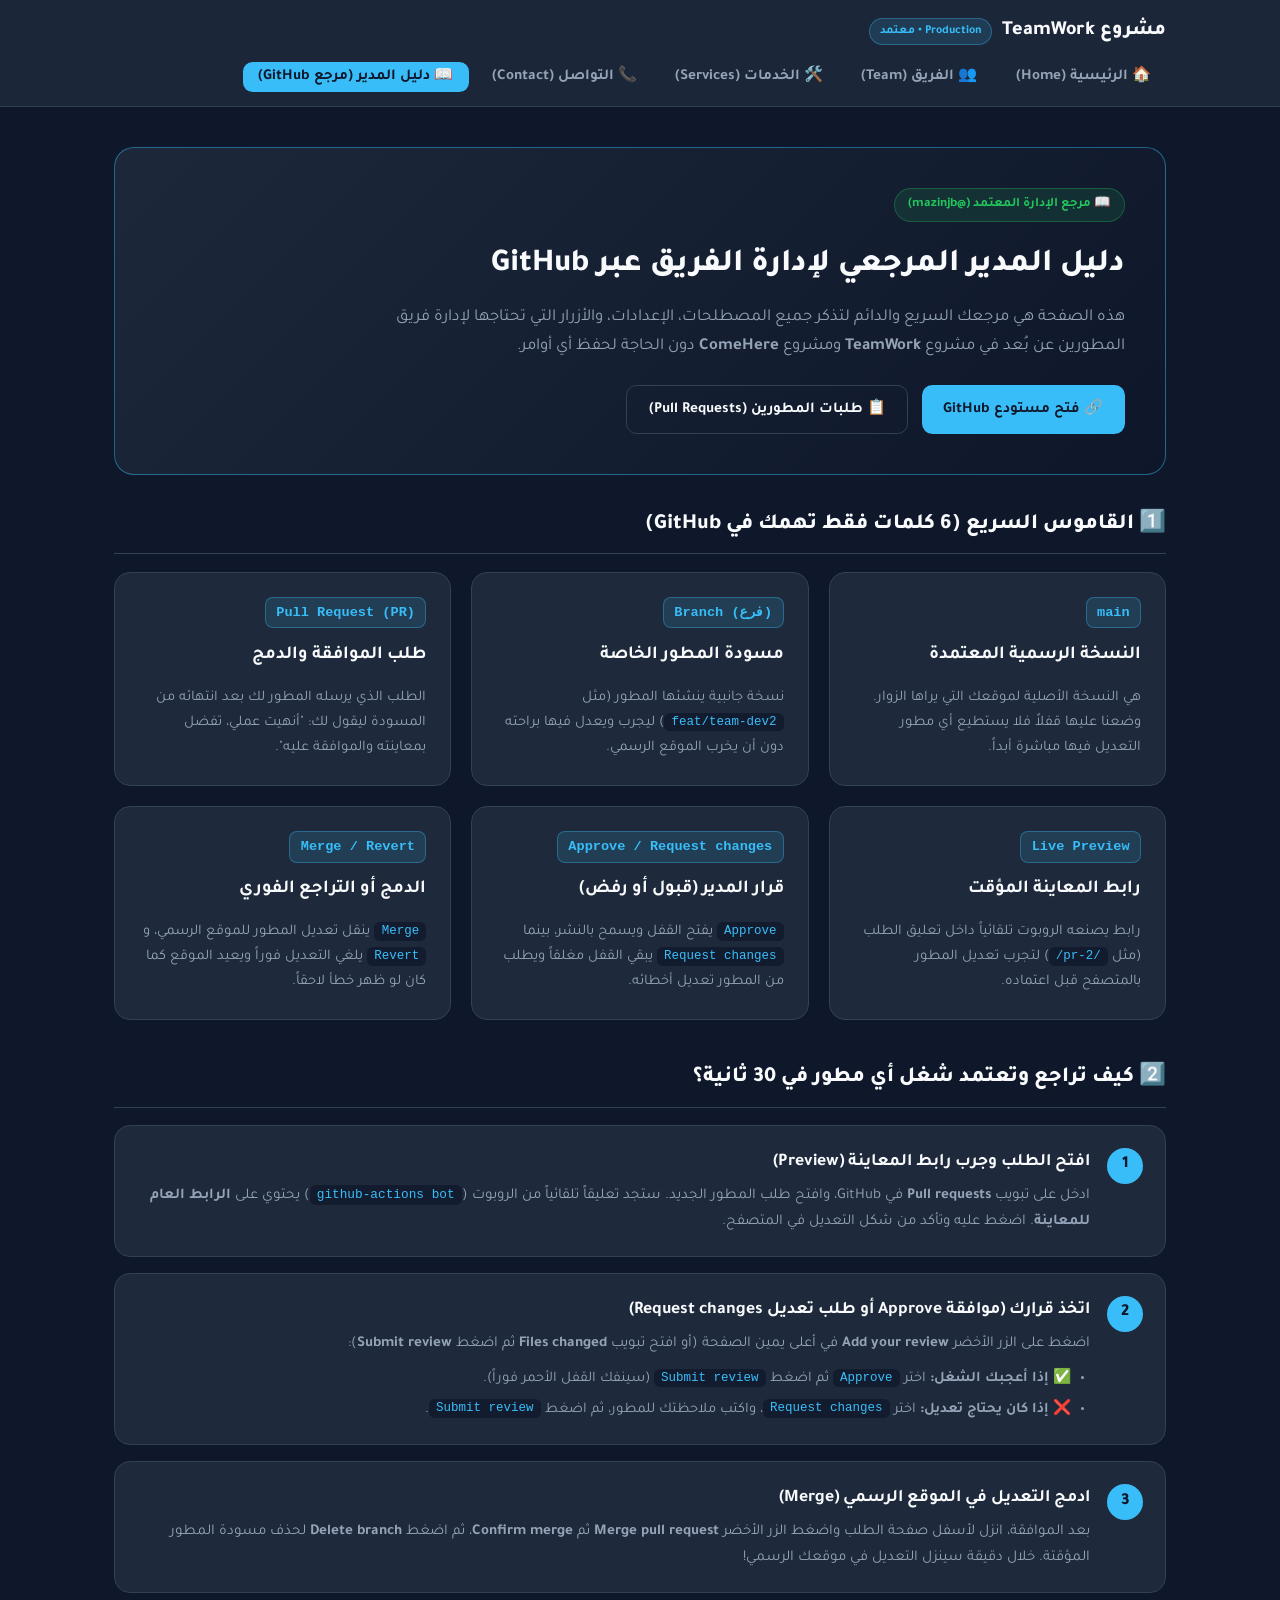
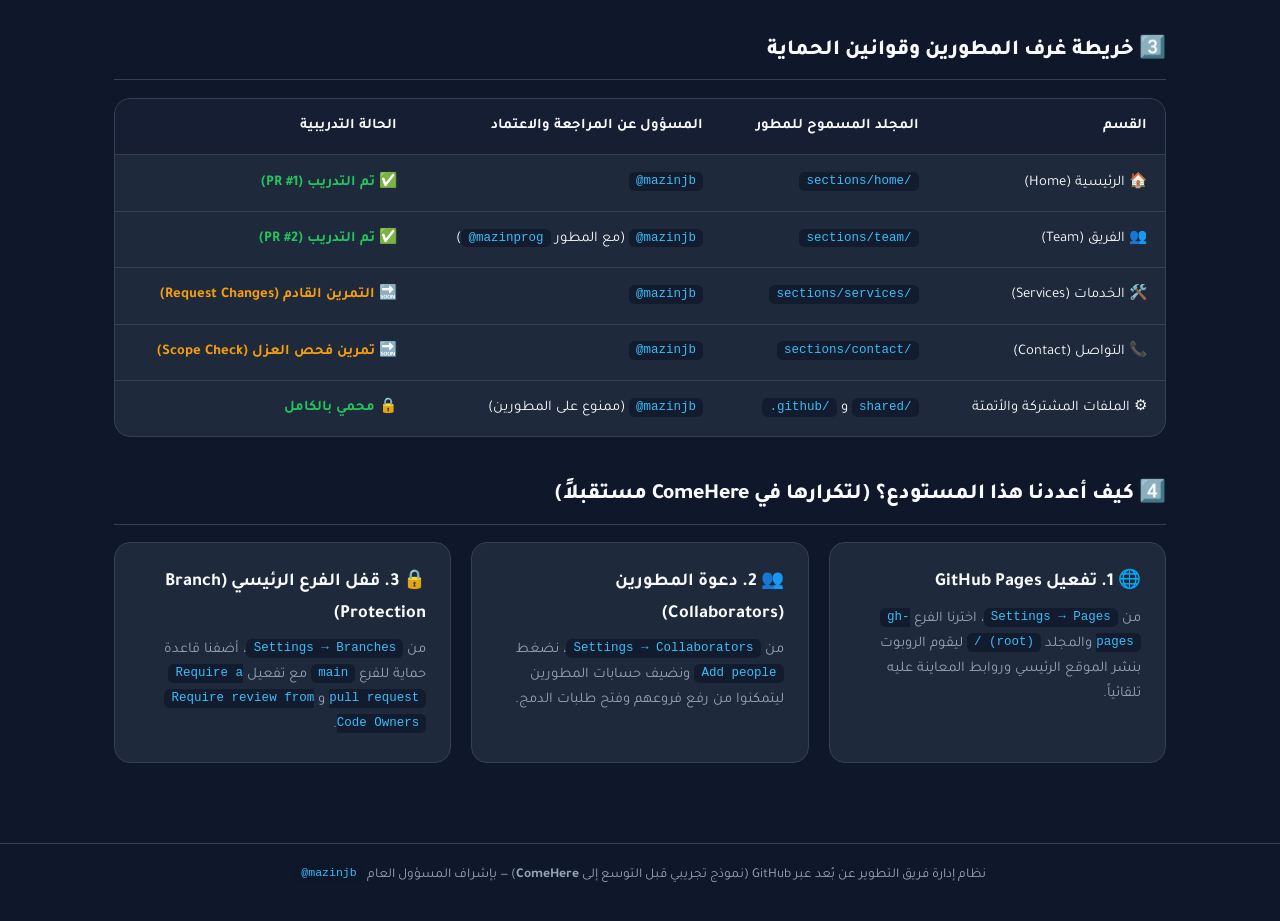
==== sections/guide/index.html @ 0078ca74 "📖 إضافة صفحة دليل المدير المرجعي (Admin Guide) في شريط التنقل" ====
<!DOCTYPE html>
<html dir="rtl" lang="ar">
<head>
  <meta charset="UTF-8">
  <meta name="viewport" content="width=device-width, initial-scale=1.0">
  <title>TeamWork – دليل المدير المرجعي (Admin Guide)</title>
  <link rel="stylesheet" href="../../shared/css/base.css">
  <link rel="stylesheet" href="style.css">
</head>
<body data-section="guide" data-root="../../">
  <main class="tw-container">
    <section class="tw-hero guide-hero">
      <span class="tw-owner-tag">📖 مرجع الإدارة المعتمد (@mazinjb)</span>
      <h1>دليل المدير المرجعي لإدارة الفريق عبر GitHub</h1>
      <p>
        هذه الصفحة هي مرجعك السريع والدائم لتذكر جميع المصطلحات، الإعدادات، والأزرار التي تحتاجها لإدارة فريق المطورين عن بُعد في مشروع <strong>TeamWork</strong> ومشروع <strong>ComeHere</strong> دون الحاجة لحفظ أي أوامر.
      </p>
      <div class="guide-quick-links">
        <a href="https://github.com/mazinjb/TeamWork" target="_blank" class="tw-btn">🔗 فتح مستودع GitHub</a>
        <a href="https://github.com/mazinjb/TeamWork/pulls" target="_blank" class="tw-btn guide-btn-secondary">📋 طلبات المطورين (Pull Requests)</a>
      </div>
    </section>

    <!-- 1. القاموس السريع -->
    <section class="guide-section">
      <h2 class="guide-title">1️⃣ القاموس السريع (6 كلمات فقط تهمك في GitHub)</h2>
      <div class="tw-grid">
        <article class="tw-card guide-term-card">
          <div class="term-badge">main</div>
          <h3>النسخة الرسمية المعتمدة</h3>
          <p>هي النسخة الأصلية لموقعك التي يراها الزوار. وضعنا عليها قفلاً فلا يستطيع أي مطور التعديل فيها مباشرة أبداً.</p>
        </article>

        <article class="tw-card guide-term-card">
          <div class="term-badge">Branch (فرع)</div>
          <h3>مسودة المطور الخاصة</h3>
          <p>نسخة جانبية ينشئها المطور (مثل <code>feat/team-dev2</code>) ليجرب ويعدل فيها براحته دون أن يخرب الموقع الرسمي.</p>
        </article>

        <article class="tw-card guide-term-card">
          <div class="term-badge">Pull Request (PR)</div>
          <h3>طلب الموافقة والدمج</h3>
          <p>الطلب الذي يرسله المطور لك بعد انتهائه من المسودة ليقول لك: "أنهيت عملي، تفضل بمعاينته والموافقة عليه".</p>
        </article>

        <article class="tw-card guide-term-card">
          <div class="term-badge">Live Preview</div>
          <h3>رابط المعاينة المؤقت</h3>
          <p>رابط يصنعه الروبوت تلقائياً داخل تعليق الطلب (مثل <code>/pr-2/</code>) لتجرب تعديل المطور بالمتصفح قبل اعتماده.</p>
        </article>

        <article class="tw-card guide-term-card">
          <div class="term-badge">Approve / Request changes</div>
          <h3>قرار المدير (قبول أو رفض)</h3>
          <p><code>Approve</code> يفتح القفل ويسمح بالنشر، بينما <code>Request changes</code> يبقي القفل مغلقاً ويطلب من المطور تعديل أخطائه.</p>
        </article>

        <article class="tw-card guide-term-card">
          <div class="term-badge">Merge / Revert</div>
          <h3>الدمج أو التراجع الفوري</h3>
          <p><code>Merge</code> ينقل تعديل المطور للموقع الرسمي، و <code>Revert</code> يلغي التعديل فوراً ويعيد الموقع كما كان لو ظهر خطأ لاحقاً.</p>
        </article>
      </div>
    </section>

    <!-- 2. دورة عمل المدير في 3 خطوات -->
    <section class="guide-section">
      <h2 class="guide-title">2️⃣ كيف تراجع وتعتمد شغل أي مطور في 30 ثانية؟</h2>
      <div class="guide-steps">
        <div class="guide-step-item">
          <div class="step-num">1</div>
          <div class="step-content">
            <h3>افتح الطلب وجرب رابط المعاينة (Preview)</h3>
            <p>
              ادخل على تبويب <strong>Pull requests</strong> في GitHub، وافتح طلب المطور الجديد. ستجد تعليقاً تلقائياً من الروبوت (<code>github-actions bot</code>) يحتوي على <strong>الرابط العام للمعاينة</strong>. اضغط عليه وتأكد من شكل التعديل في المتصفح.
            </p>
          </div>
        </div>

        <div class="guide-step-item">
          <div class="step-num">2</div>
          <div class="step-content">
            <h3>اتخذ قرارك (موافقة Approve أو طلب تعديل Request changes)</h3>
            <p>
              اضغط على الزر الأخضر <strong>Add your review</strong> في أعلى يمين الصفحة (أو افتح تبويب <strong>Files changed</strong> ثم اضغط <strong>Submit review</strong>):
            </p>
            <ul class="guide-sublist">
              <li>✅ <strong>إذا أعجبك الشغل:</strong> اختر <code>Approve</code> ثم اضغط <code>Submit review</code> (سينفك القفل الأحمر فوراً).</li>
              <li>❌ <strong>إذا كان يحتاج تعديل:</strong> اختر <code>Request changes</code>، واكتب ملاحظتك للمطور، ثم اضغط <code>Submit review</code>.</li>
            </ul>
          </div>
        </div>

        <div class="guide-step-item">
          <div class="step-num">3</div>
          <div class="step-content">
            <h3>ادمج التعديل في الموقع الرسمي (Merge)</h3>
            <p>
              بعد الموافقة، انزل لأسفل صفحة الطلب واضغط الزر الأخضر <strong>Merge pull request</strong> ثم <strong>Confirm merge</strong>، ثم اضغط <strong>Delete branch</strong> لحذف مسودة المطور المؤقتة. خلال دقيقة سينزل التعديل في موقعك الرسمي!
            </p>
          </div>
        </div>
      </div>
    </section>

    <!-- 3. تقسيم الغرف والصلاحيات -->
    <section class="guide-section">
      <h2 class="guide-title">3️⃣ خريطة غرف المطورين وقوانين الحماية</h2>
      <div class="guide-table-wrapper">
        <table class="guide-table">
          <thead>
            <tr>
              <th>القسم</th>
              <th>المجلد المسموح للمطور</th>
              <th>المسؤول عن المراجعة والاعتماد</th>
              <th>الحالة التدريبية</th>
            </tr>
          </thead>
          <tbody>
            <tr>
              <td>🏠 الرئيسية (Home)</td>
              <td><code>sections/home/</code></td>
              <td><code>@mazinjb</code></td>
              <td><span class="status-done">✅ تم التدريب (PR #1)</span></td>
            </tr>
            <tr>
              <td>👥 الفريق (Team)</td>
              <td><code>sections/team/</code></td>
              <td><code>@mazinjb</code> (مع المطور <code>@mazinprog</code>)</td>
              <td><span class="status-done">✅ تم التدريب (PR #2)</span></td>
            </tr>
            <tr>
              <td>🛠️ الخدمات (Services)</td>
              <td><code>sections/services/</code></td>
              <td><code>@mazinjb</code></td>
              <td><span class="status-next">🔜 التمرين القادم (Request Changes)</span></td>
            </tr>
            <tr>
              <td>📞 التواصل (Contact)</td>
              <td><code>sections/contact/</code></td>
              <td><code>@mazinjb</code></td>
              <td><span class="status-next">🔜 تمرين فحص العزل (Scope Check)</span></td>
            </tr>
            <tr>
              <td>⚙️ الملفات المشتركة والأتمتة</td>
              <td><code>shared/</code> و <code>.github/</code></td>
              <td><code>@mazinjb</code> (ممنوع على المطورين)</td>
              <td><span class="status-done">🔒 محمي بالكامل</span></td>
            </tr>
          </tbody>
        </table>
      </div>
    </section>

    <!-- 4. الإعدادات التي تم تفعيلها لمرة واحدة -->
    <section class="guide-section">
      <h2 class="guide-title">4️⃣ كيف أعددنا هذا المستودع؟ (لتكرارها في ComeHere مستقبلاً)</h2>
      <div class="tw-grid">
        <article class="tw-card">
          <h3>🌐 1. تفعيل GitHub Pages</h3>
          <p>من <code>Settings &rarr; Pages</code>، اخترنا الفرع <code>gh-pages</code> والمجلد <code>/ (root)</code> ليقوم الروبوت بنشر الموقع الرئيسي وروابط المعاينة عليه تلقائياً.</p>
        </article>
        <article class="tw-card">
          <h3>👥 2. دعوة المطورين (Collaborators)</h3>
          <p>من <code>Settings &rarr; Collaborators</code>، نضغط <code>Add people</code> ونضيف حسابات المطورين ليتمكنوا من رفع فروعهم وفتح طلبات الدمج.</p>
        </article>
        <article class="tw-card">
          <h3>🔒 3. قفل الفرع الرئيسي (Branch Protection)</h3>
          <p>من <code>Settings &rarr; Branches</code>، أضفنا قاعدة حماية للفرع <code>main</code> مع تفعيل <code>Require a pull request</code> و <code>Require review from Code Owners</code>.</p>
        </article>
      </div>
    </section>
  </main>

  <script src="../../shared/js/navbar.js"></script>
</body>
</html>
---- shared/css/base.css ----
@import url('https://fonts.googleapis.com/css2?family=Tajawal:wght@400;500;700;800&display=swap');

:root {
  --bg-main: #0f172a;
  --bg-card: #1e293b;
  --bg-card-hover: #26354d;
  --border-color: #334155;
  --text-primary: #f8fafc;
  --text-secondary: #94a3b8;
  --accent: #38bdf8;
  --accent-hover: #0ea5e9;
  --success: #22c55e;
  --warning: #f59e0b;
}

* {
  box-sizing: border-box;
  margin: 0;
  padding: 0;
}

html, body {
  direction: rtl;
  text-align: right;
  font-family: 'Tajawal', system-ui, -apple-system, sans-serif;
  background-color: var(--bg-main);
  color: var(--text-primary);
  line-height: 1.7;
  min-height: 100vh;
  display: flex;
  flex-direction: column;
}

.tw-navbar {
  background-color: rgba(30, 41, 59, 0.92);
  backdrop-filter: blur(10px);
  border-bottom: 1px solid var(--border-color);
  position: sticky;
  top: 0;
  z-index: 100;
}

.tw-navbar-container {
  max-width: 1100px;
  margin: 0 auto;
  padding: 0.9rem 1.5rem;
  display: flex;
  align-items: center;
  justify-content: space-between;
  flex-wrap: wrap;
  gap: 1rem;
}

.tw-brand {
  display: flex;
  align-items: center;
  gap: 0.6rem;
  font-size: 1.25rem;
  font-weight: 800;
  color: var(--text-primary);
  text-decoration: none;
}

.tw-brand-badge {
  background: rgba(56, 189, 248, 0.15);
  color: var(--accent);
  border: 1px solid rgba(56, 189, 248, 0.35);
  font-size: 0.75rem;
  padding: 0.15rem 0.6rem;
  border-radius: 999px;
  font-weight: 700;
}

.tw-nav-links {
  display: flex;
  align-items: center;
  gap: 0.5rem;
  list-style: none;
  flex-wrap: wrap;
}

.tw-nav-links a {
  color: var(--text-secondary);
  text-decoration: none;
  padding: 0.45rem 0.95rem;
  border-radius: 0.6rem;
  font-weight: 600;
  font-size: 0.95rem;
  transition: all 0.2s ease;
}

.tw-nav-links a:hover {
  color: var(--text-primary);
  background-color: rgba(255, 255, 255, 0.05);
}

.tw-nav-links a.active {
  color: var(--bg-main);
  background-color: var(--accent);
}

.tw-container {
  max-width: 1100px;
  margin: 2.5rem auto;
  padding: 0 1.5rem;
  flex: 1;
  width: 100%;
}

.tw-hero {
  background: linear-gradient(135deg, rgba(30, 41, 59, 0.95), rgba(15, 23, 42, 0.95));
  border: 1px solid var(--border-color);
  border-radius: 1.25rem;
  padding: 2.5rem;
  margin-bottom: 2rem;
  position: relative;
  overflow: hidden;
}

.tw-owner-tag {
  display: inline-flex;
  align-items: center;
  gap: 0.5rem;
  background-color: rgba(34, 197, 94, 0.12);
  color: var(--success);
  border: 1px solid rgba(34, 197, 94, 0.3);
  padding: 0.3rem 0.85rem;
  border-radius: 999px;
  font-size: 0.82rem;
  font-weight: 700;
  margin-bottom: 1rem;
}

.tw-hero h1 {
  font-size: 2rem;
  font-weight: 800;
  margin-bottom: 0.75rem;
}

.tw-hero p {
  color: var(--text-secondary);
  font-size: 1.05rem;
  max-width: 750px;
}

.tw-grid {
  display: grid;
  grid-template-columns: repeat(auto-fit, minmax(260px, 1fr));
  gap: 1.25rem;
}

.tw-card {
  background-color: var(--bg-card);
  border: 1px solid var(--border-color);
  border-radius: 1rem;
  padding: 1.5rem;
  transition: transform 0.2s ease, border-color 0.2s ease;
}

.tw-card:hover {
  transform: translateY(-3px);
  border-color: var(--accent);
}

.tw-card h3 {
  font-size: 1.15rem;
  margin-bottom: 0.5rem;
  color: var(--text-primary);
}

.tw-card p {
  color: var(--text-secondary);
  font-size: 0.92rem;
}

.tw-btn {
  display: inline-flex;
  align-items: center;
  justify-content: center;
  gap: 0.5rem;
  background-color: var(--accent);
  color: var(--bg-main);
  font-weight: 700;
  padding: 0.65rem 1.35rem;
  border-radius: 0.65rem;
  text-decoration: none;
  border: none;
  cursor: pointer;
  font-family: inherit;
  font-size: 0.95rem;
  transition: background-color 0.2s ease;
}

.tw-btn:hover {
  background-color: var(--accent-hover);
}

.tw-footer {
  border-top: 1px solid var(--border-color);
  padding: 1.25rem 1.5rem;
  text-align: center;
  color: var(--text-secondary);
  font-size: 0.85rem;
  margin-top: auto;
}

code {
  direction: ltr;
  unicode-bidi: embed;
  background: rgba(15, 23, 42, 0.7);
  padding: 0.15rem 0.45rem;
  border-radius: 0.35rem;
  font-size: 0.85em;
  color: var(--accent);
}
---- sections/guide/style.css ----
/* تنسيق صفحة دليل المدير المرجعي (Admin Guide) */

.guide-hero {
  border-color: rgba(56, 189, 248, 0.45);
}

.guide-quick-links {
  margin-top: 1.5rem;
  display: flex;
  gap: 0.85rem;
  flex-wrap: wrap;
}

.guide-btn-secondary {
  background-color: transparent;
  color: var(--text-primary);
  border: 1px solid var(--border-color);
}

.guide-btn-secondary:hover {
  background-color: rgba(255, 255, 255, 0.06);
  border-color: var(--accent);
}

.guide-section {
  margin-bottom: 2.5rem;
}

.guide-title {
  font-size: 1.35rem;
  font-weight: 800;
  margin-bottom: 1.1rem;
  padding-bottom: 0.6rem;
  border-bottom: 1px solid var(--border-color);
  color: var(--text-primary);
}

.guide-term-card {
  display: flex;
  flex-direction: column;
  gap: 0.45rem;
}

.term-badge {
  display: inline-block;
  align-self: flex-start;
  direction: ltr;
  font-family: monospace;
  font-size: 0.85rem;
  font-weight: 700;
  color: var(--accent);
  background: rgba(56, 189, 248, 0.14);
  border: 1px solid rgba(56, 189, 248, 0.35);
  padding: 0.2rem 0.65rem;
  border-radius: 0.5rem;
  margin-bottom: 0.25rem;
}

.guide-steps {
  display: flex;
  flex-direction: column;
  gap: 1rem;
}

.guide-step-item {
  display: flex;
  align-items: flex-start;
  gap: 1.1rem;
  background-color: var(--bg-card);
  border: 1px solid var(--border-color);
  border-radius: 1rem;
  padding: 1.35rem;
}

.step-num {
  width: 36px;
  height: 36px;
  border-radius: 999px;
  background-color: var(--accent);
  color: var(--bg-main);
  font-weight: 800;
  font-size: 1.05rem;
  display: flex;
  align-items: center;
  justify-content: center;
  flex-shrink: 0;
}

.step-content h3 {
  font-size: 1.1rem;
  margin-bottom: 0.35rem;
}

.step-content p {
  color: var(--text-secondary);
  font-size: 0.94rem;
}

.guide-sublist {
  margin-top: 0.65rem;
  padding-right: 1.2rem;
  color: var(--text-secondary);
  font-size: 0.92rem;
  display: flex;
  flex-direction: column;
  gap: 0.35rem;
}

.guide-table-wrapper {
  overflow-x: auto;
  background-color: var(--bg-card);
  border: 1px solid var(--border-color);
  border-radius: 1rem;
}

.guide-table {
  width: 100%;
  border-collapse: collapse;
  font-size: 0.92rem;
}

.guide-table th,
.guide-table td {
  padding: 0.95rem 1.1rem;
  border-bottom: 1px solid var(--border-color);
  text-align: right;
}

.guide-table th {
  background-color: rgba(15, 23, 42, 0.55);
  color: var(--text-primary);
  font-weight: 700;
}

.guide-table tr:last-child td {
  border-bottom: none;
}

.status-done {
  color: var(--success);
  font-weight: 700;
}

.status-next {
  color: var(--warning);
  font-weight: 700;
}
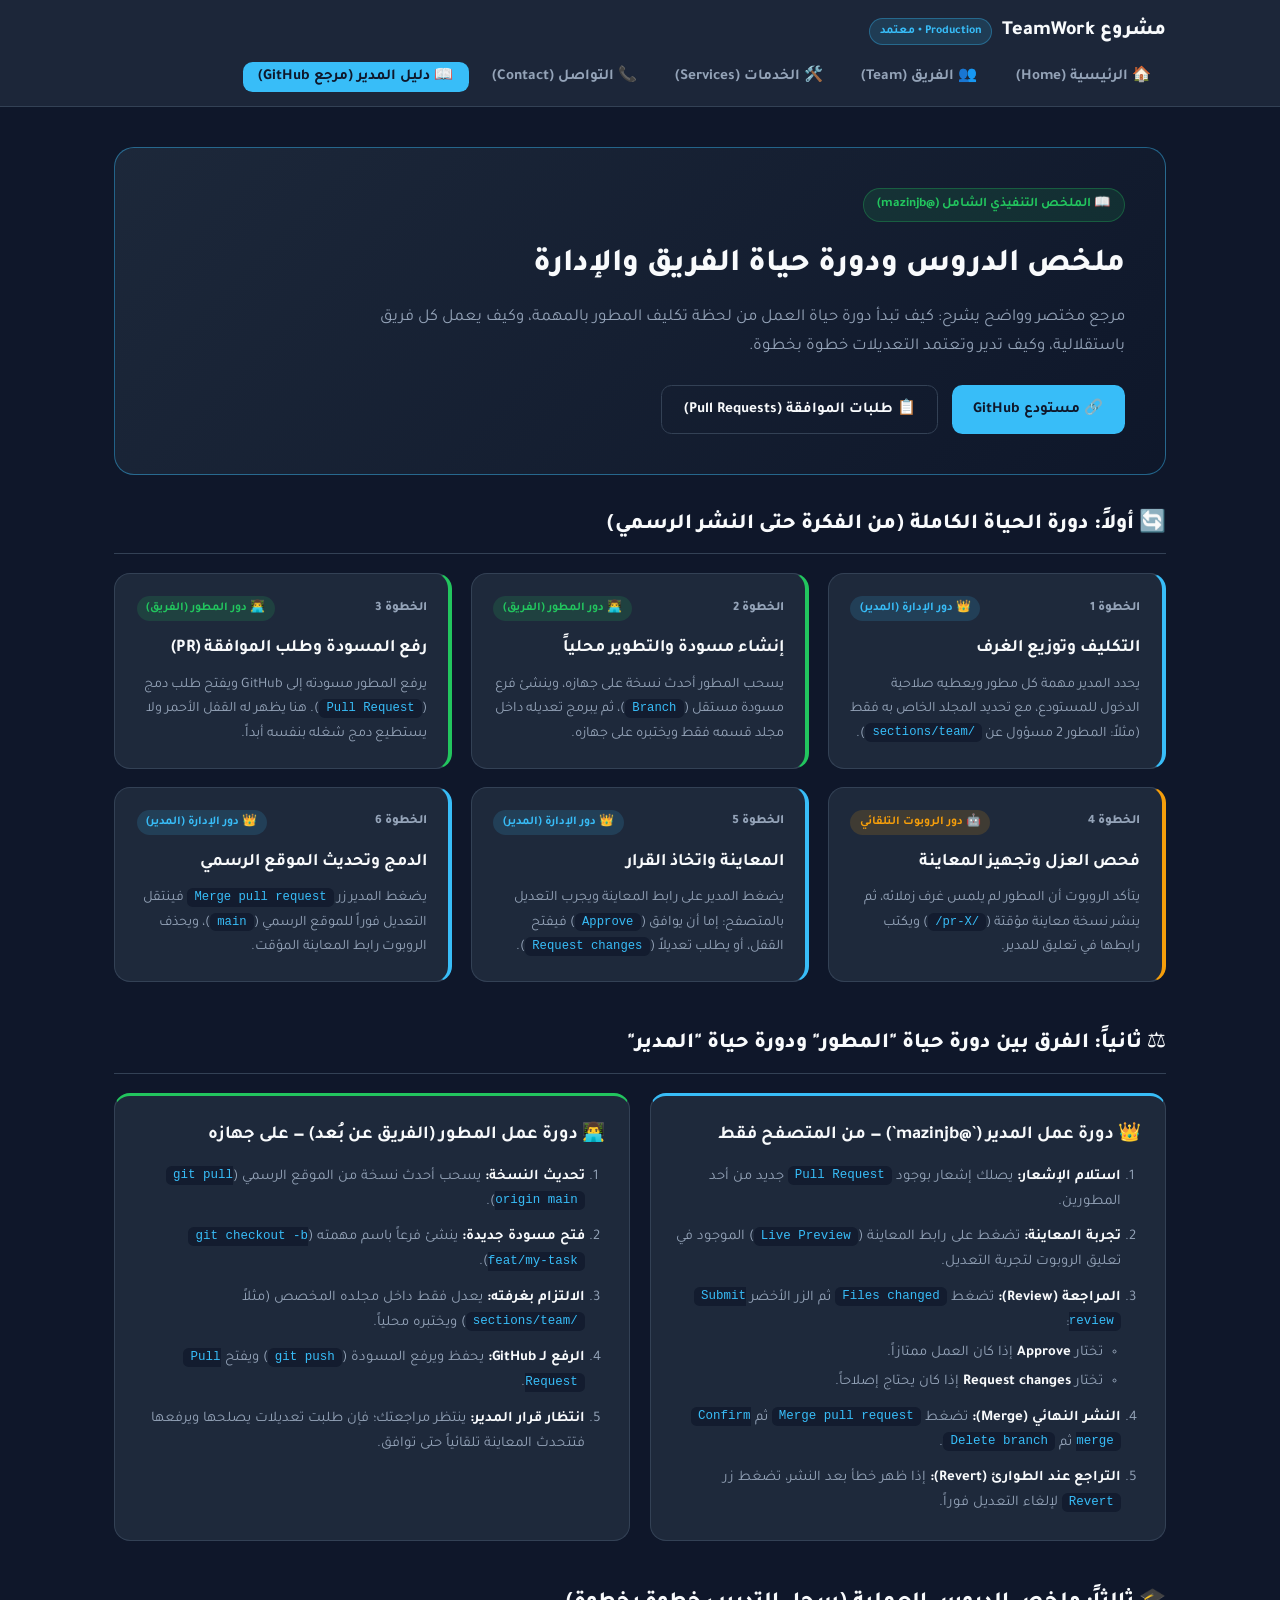
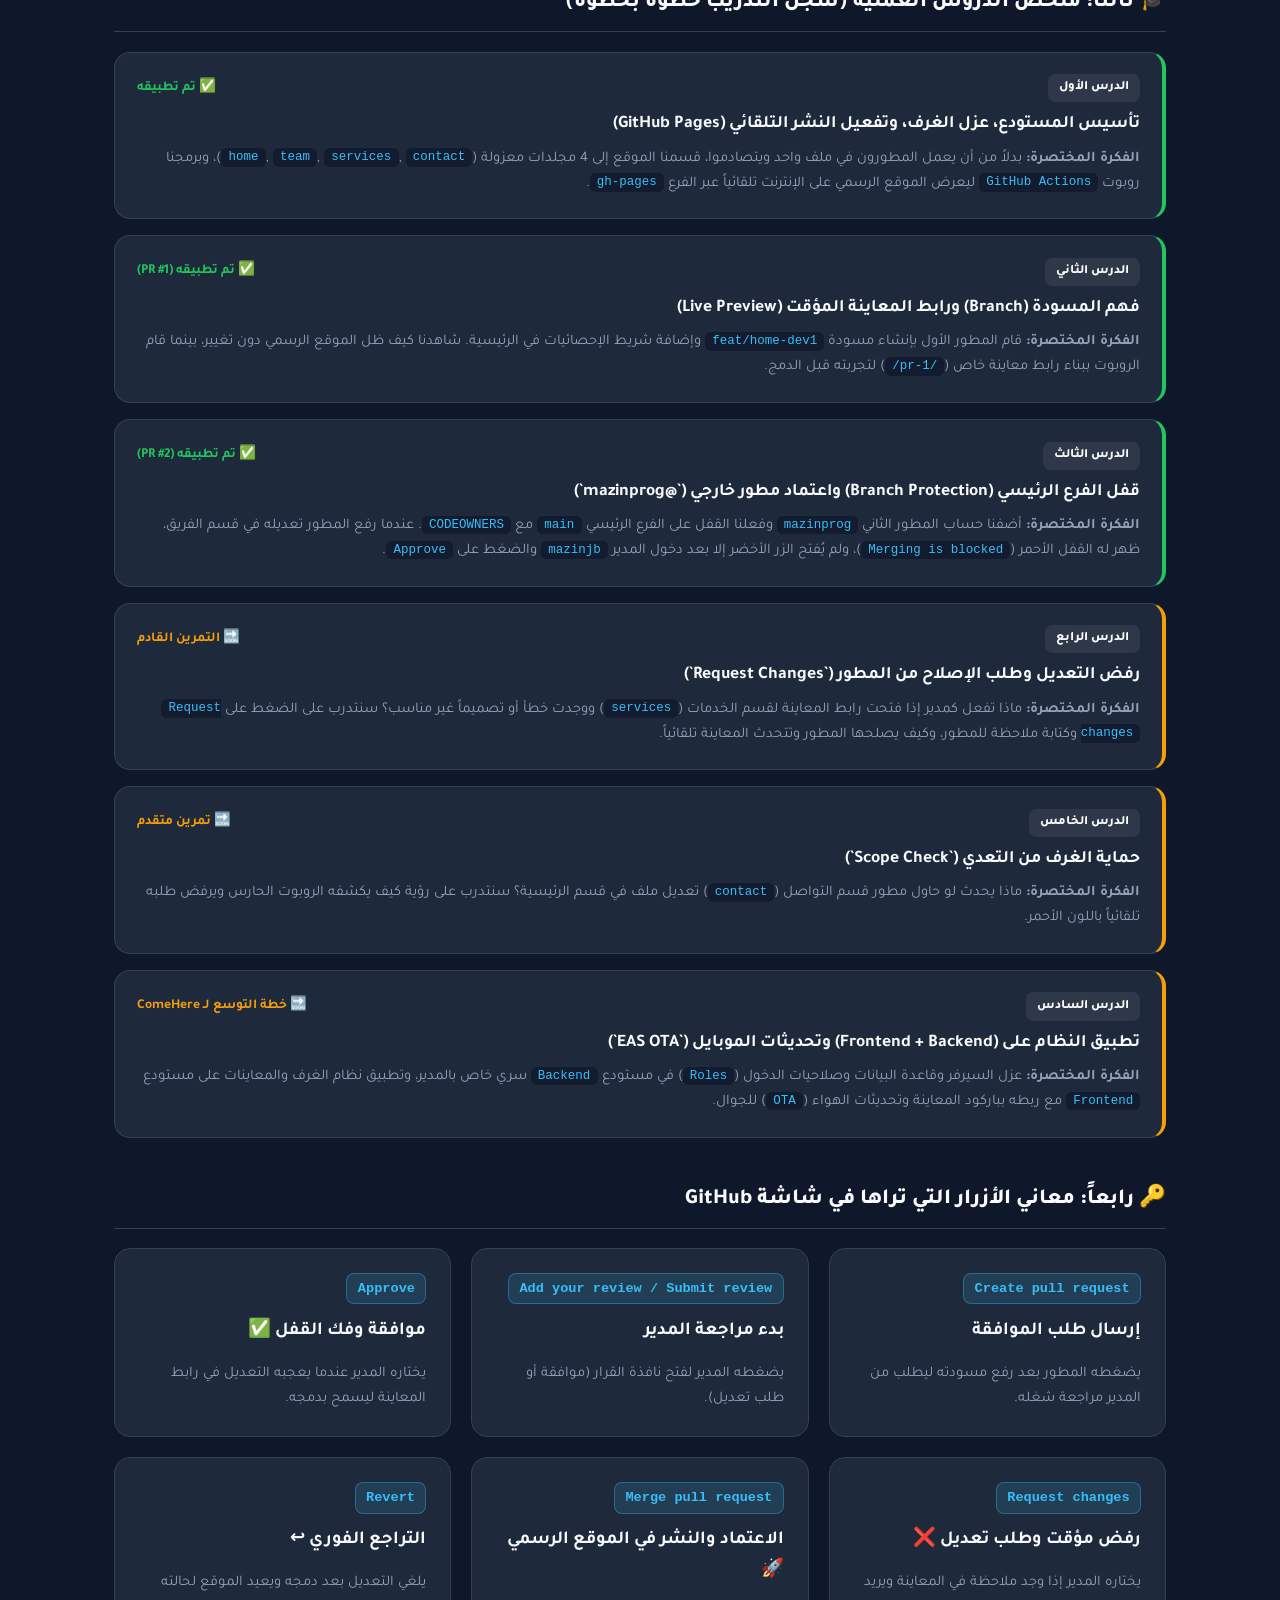
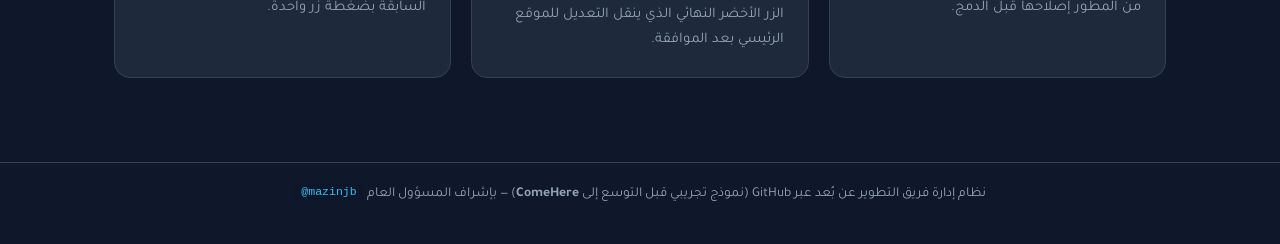
==== commit 8c6adf1f: "📖 تحديث صفحة الدليل لتشمل ملخص الدروس ودورة حياة الفريق والإدارة" ====
--- a/sections/guide/index.html
+++ b/sections/guide/index.html
@@ -3,173 +3,216 @@
 <head>
   <meta charset="UTF-8">
   <meta name="viewport" content="width=device-width, initial-scale=1.0">
-  <title>TeamWork – دليل المدير المرجعي (Admin Guide)</title>
+  <title>TeamWork – الدروس ودورة حياة الفريق والإدارة</title>
   <link rel="stylesheet" href="../../shared/css/base.css">
   <link rel="stylesheet" href="style.css">
 </head>
 <body data-section="guide" data-root="../../">
   <main class="tw-container">
     <section class="tw-hero guide-hero">
-      <span class="tw-owner-tag">📖 مرجع الإدارة المعتمد (@mazinjb)</span>
-      <h1>دليل المدير المرجعي لإدارة الفريق عبر GitHub</h1>
+      <span class="tw-owner-tag">📖 الملخص التنفيذي الشامل (@mazinjb)</span>
+      <h1>ملخص الدروس ودورة حياة الفريق والإدارة</h1>
       <p>
-        هذه الصفحة هي مرجعك السريع والدائم لتذكر جميع المصطلحات، الإعدادات، والأزرار التي تحتاجها لإدارة فريق المطورين عن بُعد في مشروع <strong>TeamWork</strong> ومشروع <strong>ComeHere</strong> دون الحاجة لحفظ أي أوامر.
+        مرجع مختصر وواضح يشرح: كيف تبدأ دورة حياة العمل من لحظة تكليف المطور بالمهمة، وكيف يعمل كل فريق باستقلالية، وكيف تدير وتعتمد التعديلات خطوة بخطوة.
       </p>
       <div class="guide-quick-links">
-        <a href="https://github.com/mazinjb/TeamWork" target="_blank" class="tw-btn">🔗 فتح مستودع GitHub</a>
-        <a href="https://github.com/mazinjb/TeamWork/pulls" target="_blank" class="tw-btn guide-btn-secondary">📋 طلبات المطورين (Pull Requests)</a>
-      </div>
-    </section>
-
-    <!-- 1. القاموس السريع -->
-    <section class="guide-section">
-      <h2 class="guide-title">1️⃣ القاموس السريع (6 كلمات فقط تهمك في GitHub)</h2>
+        <a href="https://github.com/mazinjb/TeamWork" target="_blank" class="tw-btn">🔗 مستودع GitHub</a>
+        <a href="https://github.com/mazinjb/TeamWork/pulls" target="_blank" class="tw-btn guide-btn-secondary">📋 طلبات الموافقة (Pull Requests)</a>
+      </div>
+    </section>
+
+    <!-- 1. دورة الحياة الكاملة بين الإدارة والفريق -->
+    <section class="guide-section">
+      <h2 class="guide-title">🔄 أولاً: دورة الحياة الكاملة (من الفكرة حتى النشر الرسمي)</h2>
+      <div class="lifecycle-grid">
+        <div class="lifecycle-card role-admin">
+          <div class="lifecycle-header">
+            <span class="lifecycle-step">الخطوة 1</span>
+            <span class="role-tag admin-tag">👑 دور الإدارة (المدير)</span>
+          </div>
+          <h3>التكليف وتوزيع الغرف</h3>
+          <p>يحدد المدير مهمة كل مطور ويعطيه صلاحية الدخول للمستودع، مع تحديد المجلد الخاص به فقط (مثلاً: المطور 2 مسؤول عن <code>sections/team/</code>).</p>
+        </div>
+
+        <div class="lifecycle-card role-dev">
+          <div class="lifecycle-header">
+            <span class="lifecycle-step">الخطوة 2</span>
+            <span class="role-tag dev-tag">👨‍💻 دور المطور (الفريق)</span>
+          </div>
+          <h3>إنشاء مسودة والتطوير محلياً</h3>
+          <p>يسحب المطور أحدث نسخة على جهازه، وينشئ فرع مسودة مستقل (<code>Branch</code>)، ثم يبرمج تعديله داخل مجلد قسمه فقط ويختبره على جهازه.</p>
+        </div>
+
+        <div class="lifecycle-card role-dev">
+          <div class="lifecycle-header">
+            <span class="lifecycle-step">الخطوة 3</span>
+            <span class="role-tag dev-tag">👨‍💻 دور المطور (الفريق)</span>
+          </div>
+          <h3>رفع المسودة وطلب الموافقة (PR)</h3>
+          <p>يرفع المطور مسودته إلى GitHub ويفتح طلب دمج (<code>Pull Request</code>). هنا يظهر له القفل الأحمر ولا يستطيع دمج شغله بنفسه أبداً.</p>
+        </div>
+
+        <div class="lifecycle-card role-bot">
+          <div class="lifecycle-header">
+            <span class="lifecycle-step">الخطوة 4</span>
+            <span class="role-tag bot-tag">🤖 دور الروبوت التلقائي</span>
+          </div>
+          <h3>فحص العزل وتجهيز المعاينة</h3>
+          <p>يتأكد الروبوت أن المطور لم يلمس غرف زملائه، ثم ينشر نسخة معاينة مؤقتة (<code>/pr-X/</code>) ويكتب رابطها في تعليق للمدير.</p>
+        </div>
+
+        <div class="lifecycle-card role-admin">
+          <div class="lifecycle-header">
+            <span class="lifecycle-step">الخطوة 5</span>
+            <span class="role-tag admin-tag">👑 دور الإدارة (المدير)</span>
+          </div>
+          <h3>المعاينة واتخاذ القرار</h3>
+          <p>يضغط المدير على رابط المعاينة ويجرب التعديل بالمتصفح: إما أن يوافق (<code>Approve</code>) فيفتح القفل، أو يطلب تعديلاً (<code>Request changes</code>).</p>
+        </div>
+
+        <div class="lifecycle-card role-admin">
+          <div class="lifecycle-header">
+            <span class="lifecycle-step">الخطوة 6</span>
+            <span class="role-tag admin-tag">👑 دور الإدارة (المدير)</span>
+          </div>
+          <h3>الدمج وتحديث الموقع الرسمي</h3>
+          <p>يضغط المدير زر <code>Merge pull request</code> فينتقل التعديل فوراً للموقع الرسمي (<code>main</code>)، ويحذف الروبوت رابط المعاينة المؤقت.</p>
+        </div>
+      </div>
+    </section>
+
+    <!-- 2. المقارنة الواضحة بين مهام الإدارة ومهام الفريق -->
+    <section class="guide-section">
+      <h2 class="guide-title">⚖️ ثانياً: الفرق بين دورة حياة "المطور" ودورة حياة "المدير"</h2>
+      <div class="roles-comparison">
+        <div class="tw-card role-box-admin">
+          <h3>👑 دورة عمل المدير (`@mazinjb`) — من المتصفح فقط</h3>
+          <ol class="role-list">
+            <li><strong>استلام الإشعار:</strong> يصلك إشعار بوجود <code>Pull Request</code> جديد من أحد المطورين.</li>
+            <li><strong>تجربة المعاينة:</strong> تضغط على رابط المعاينة (<code>Live Preview</code>) الموجود في تعليق الروبوت لتجربة التعديل.</li>
+            <li><strong>المراجعة (Review):</strong> تضغط <code>Files changed</code> ثم الزر الأخضر <code>Submit review</code>:
+              <ul>
+                <li>تختار <strong>Approve</strong> إذا كان العمل ممتازاً.</li>
+                <li>تختار <strong>Request changes</strong> إذا كان يحتاج إصلاحاً.</li>
+              </ul>
+            </li>
+            <li><strong>النشر النهائي (Merge):</strong> تضغط <code>Merge pull request</code> ثم <code>Confirm merge</code> ثم <code>Delete branch</code>.</li>
+            <li><strong>التراجع عند الطوارئ (Revert):</strong> إذا ظهر خطأ بعد النشر، تضغط زر <code>Revert</code> لإلغاء التعديل فوراً.</li>
+          </ol>
+        </div>
+
+        <div class="tw-card role-box-dev">
+          <h3>👨‍💻 دورة عمل المطور (الفريق عن بُعد) — على جهازه</h3>
+          <ol class="role-list">
+            <li><strong>تحديث النسخة:</strong> يسحب أحدث نسخة من الموقع الرسمي (<code>git pull origin main</code>).</li>
+            <li><strong>فتح مسودة جديدة:</strong> ينشئ فرعاً باسم مهمته (<code>git checkout -b feat/my-task</code>).</li>
+            <li><strong>الالتزام بغرفته:</strong> يعدل فقط داخل مجلده المخصص (مثلاً <code>sections/team/</code>) ويختبره محلياً.</li>
+            <li><strong>الرفع لـ GitHub:</strong> يحفظ ويرفع المسودة (<code>git push</code>) ويفتح <code>Pull Request</code>.</li>
+            <li><strong>انتظار قرار المدير:</strong> ينتظر مراجعتك؛ فإن طلبت تعديلات يصلحها ويرفعها فتتحدث المعاينة تلقائياً حتى توافق.</li>
+          </ol>
+        </div>
+      </div>
+    </section>
+
+    <!-- 3. ملخص الدروس العملية (ما أنجزناه وما سنتدرب عليه) -->
+    <section class="guide-section">
+      <h2 class="guide-title">🎓 ثالثاً: ملخص الدروس العملية (سجل التدريب خطوة بخطوة)</h2>
+      <div class="lessons-list">
+
+        <article class="lesson-card lesson-done">
+          <div class="lesson-badge-row">
+            <span class="lesson-num">الدرس الأول</span>
+            <span class="status-done">✅ تم تطبيقه</span>
+          </div>
+          <h3>تأسيس المستودع، عزل الغرف، وتفعيل النشر التلقائي (GitHub Pages)</h3>
+          <p><strong>الفكرة المختصرة:</strong> بدلاً من أن يعمل المطورون في ملف واحد ويتصادموا، قسمنا الموقع إلى 4 مجلدات معزولة (<code>home</code>, <code>team</code>, <code>services</code>, <code>contact</code>)، وبرمجنا روبوت <code>GitHub Actions</code> ليعرض الموقع الرسمي على الإنترنت تلقائياً عبر الفرع <code>gh-pages</code>.</p>
+        </article>
+
+        <article class="lesson-card lesson-done">
+          <div class="lesson-badge-row">
+            <span class="lesson-num">الدرس الثاني</span>
+            <span class="status-done">✅ تم تطبيقه (PR #1)</span>
+          </div>
+          <h3>فهم المسودة (Branch) ورابط المعاينة المؤقت (Live Preview)</h3>
+          <p><strong>الفكرة المختصرة:</strong> قام المطور الأول بإنشاء مسودة <code>feat/home-dev1</code> وإضافة شريط الإحصائيات في الرئيسية. شاهدنا كيف ظل الموقع الرسمي دون تغيير، بينما قام الروبوت ببناء رابط معاينة خاص (<code>/pr-1/</code>) لتجربته قبل الدمج.</p>
+        </article>
+
+        <article class="lesson-card lesson-done">
+          <div class="lesson-badge-row">
+            <span class="lesson-num">الدرس الثالث</span>
+            <span class="status-done">✅ تم تطبيقه (PR #2)</span>
+          </div>
+          <h3>قفل الفرع الرئيسي (Branch Protection) واعتماد مطور خارجي (`@mazinprog`)</h3>
+          <p><strong>الفكرة المختصرة:</strong> أضفنا حساب المطور الثاني <code>mazinprog</code> وفعلنا القفل على الفرع الرئيسي <code>main</code> مع <code>CODEOWNERS</code>. عندما رفع المطور تعديله في قسم الفريق، ظهر له القفل الأحمر (<code>Merging is blocked</code>)، ولم يُفتح الزر الأخضر إلا بعد دخول المدير <code>mazinjb</code> والضغط على <code>Approve</code>.</p>
+        </article>
+
+        <article class="lesson-card lesson-next">
+          <div class="lesson-badge-row">
+            <span class="lesson-num">الدرس الرابع</span>
+            <span class="status-next">🔜 التمرين القادم</span>
+          </div>
+          <h3>رفض التعديل وطلب الإصلاح من المطور (`Request Changes`)</h3>
+          <p><strong>الفكرة المختصرة:</strong> ماذا تفعل كمدير إذا فتحت رابط المعاينة لقسم الخدمات (<code>services</code>) ووجدت خطأ أو تصميماً غير مناسب؟ سنتدرب على الضغط على <code>Request changes</code> وكتابة ملاحظة للمطور، وكيف يصلحها المطور وتتحدث المعاينة تلقائياً.</p>
+        </article>
+
+        <article class="lesson-card lesson-next">
+          <div class="lesson-badge-row">
+            <span class="lesson-num">الدرس الخامس</span>
+            <span class="status-next">🔜 تمرين متقدم</span>
+          </div>
+          <h3>حماية الغرف من التعدي (`Scope Check`)</h3>
+          <p><strong>الفكرة المختصرة:</strong> ماذا يحدث لو حاول مطور قسم التواصل (<code>contact</code>) تعديل ملف في قسم الرئيسية؟ سنتدرب على رؤية كيف يكشفه الروبوت الحارس ويرفض طلبه تلقائياً باللون الأحمر.</p>
+        </article>
+
+        <article class="lesson-card lesson-next">
+          <div class="lesson-badge-row">
+            <span class="lesson-num">الدرس السادس</span>
+            <span class="status-next">🔜 خطة التوسع لـ ComeHere</span>
+          </div>
+          <h3>تطبيق النظام على (Frontend + Backend) وتحديثات الموبايل (`EAS OTA`)</h3>
+          <p><strong>الفكرة المختصرة:</strong> عزل السيرفر وقاعدة البيانات وصلاحيات الدخول (<code>Roles</code>) في مستودع <code>Backend</code> سري خاص بالمدير، وتطبيق نظام الغرف والمعاينات على مستودع <code>Frontend</code> مع ربطه بباركود المعاينة وتحديثات الهواء (<code>OTA</code>) للجوال.</p>
+        </article>
+
+      </div>
+    </section>
+
+    <!-- 4. قاموس الأزرار السريع -->
+    <section class="guide-section">
+      <h2 class="guide-title">🔑 رابعاً: معاني الأزرار التي تراها في شاشة GitHub</h2>
       <div class="tw-grid">
         <article class="tw-card guide-term-card">
-          <div class="term-badge">main</div>
-          <h3>النسخة الرسمية المعتمدة</h3>
-          <p>هي النسخة الأصلية لموقعك التي يراها الزوار. وضعنا عليها قفلاً فلا يستطيع أي مطور التعديل فيها مباشرة أبداً.</p>
-        </article>
-
-        <article class="tw-card guide-term-card">
-          <div class="term-badge">Branch (فرع)</div>
-          <h3>مسودة المطور الخاصة</h3>
-          <p>نسخة جانبية ينشئها المطور (مثل <code>feat/team-dev2</code>) ليجرب ويعدل فيها براحته دون أن يخرب الموقع الرسمي.</p>
-        </article>
-
-        <article class="tw-card guide-term-card">
-          <div class="term-badge">Pull Request (PR)</div>
-          <h3>طلب الموافقة والدمج</h3>
-          <p>الطلب الذي يرسله المطور لك بعد انتهائه من المسودة ليقول لك: "أنهيت عملي، تفضل بمعاينته والموافقة عليه".</p>
-        </article>
-
-        <article class="tw-card guide-term-card">
-          <div class="term-badge">Live Preview</div>
-          <h3>رابط المعاينة المؤقت</h3>
-          <p>رابط يصنعه الروبوت تلقائياً داخل تعليق الطلب (مثل <code>/pr-2/</code>) لتجرب تعديل المطور بالمتصفح قبل اعتماده.</p>
-        </article>
-
-        <article class="tw-card guide-term-card">
-          <div class="term-badge">Approve / Request changes</div>
-          <h3>قرار المدير (قبول أو رفض)</h3>
-          <p><code>Approve</code> يفتح القفل ويسمح بالنشر، بينما <code>Request changes</code> يبقي القفل مغلقاً ويطلب من المطور تعديل أخطائه.</p>
-        </article>
-
-        <article class="tw-card guide-term-card">
-          <div class="term-badge">Merge / Revert</div>
-          <h3>الدمج أو التراجع الفوري</h3>
-          <p><code>Merge</code> ينقل تعديل المطور للموقع الرسمي، و <code>Revert</code> يلغي التعديل فوراً ويعيد الموقع كما كان لو ظهر خطأ لاحقاً.</p>
-        </article>
-      </div>
-    </section>
-
-    <!-- 2. دورة عمل المدير في 3 خطوات -->
-    <section class="guide-section">
-      <h2 class="guide-title">2️⃣ كيف تراجع وتعتمد شغل أي مطور في 30 ثانية؟</h2>
-      <div class="guide-steps">
-        <div class="guide-step-item">
-          <div class="step-num">1</div>
-          <div class="step-content">
-            <h3>افتح الطلب وجرب رابط المعاينة (Preview)</h3>
-            <p>
-              ادخل على تبويب <strong>Pull requests</strong> في GitHub، وافتح طلب المطور الجديد. ستجد تعليقاً تلقائياً من الروبوت (<code>github-actions bot</code>) يحتوي على <strong>الرابط العام للمعاينة</strong>. اضغط عليه وتأكد من شكل التعديل في المتصفح.
-            </p>
-          </div>
-        </div>
-
-        <div class="guide-step-item">
-          <div class="step-num">2</div>
-          <div class="step-content">
-            <h3>اتخذ قرارك (موافقة Approve أو طلب تعديل Request changes)</h3>
-            <p>
-              اضغط على الزر الأخضر <strong>Add your review</strong> في أعلى يمين الصفحة (أو افتح تبويب <strong>Files changed</strong> ثم اضغط <strong>Submit review</strong>):
-            </p>
-            <ul class="guide-sublist">
-              <li>✅ <strong>إذا أعجبك الشغل:</strong> اختر <code>Approve</code> ثم اضغط <code>Submit review</code> (سينفك القفل الأحمر فوراً).</li>
-              <li>❌ <strong>إذا كان يحتاج تعديل:</strong> اختر <code>Request changes</code>، واكتب ملاحظتك للمطور، ثم اضغط <code>Submit review</code>.</li>
-            </ul>
-          </div>
-        </div>
-
-        <div class="guide-step-item">
-          <div class="step-num">3</div>
-          <div class="step-content">
-            <h3>ادمج التعديل في الموقع الرسمي (Merge)</h3>
-            <p>
-              بعد الموافقة، انزل لأسفل صفحة الطلب واضغط الزر الأخضر <strong>Merge pull request</strong> ثم <strong>Confirm merge</strong>، ثم اضغط <strong>Delete branch</strong> لحذف مسودة المطور المؤقتة. خلال دقيقة سينزل التعديل في موقعك الرسمي!
-            </p>
-          </div>
-        </div>
-      </div>
-    </section>
-
-    <!-- 3. تقسيم الغرف والصلاحيات -->
-    <section class="guide-section">
-      <h2 class="guide-title">3️⃣ خريطة غرف المطورين وقوانين الحماية</h2>
-      <div class="guide-table-wrapper">
-        <table class="guide-table">
-          <thead>
-            <tr>
-              <th>القسم</th>
-              <th>المجلد المسموح للمطور</th>
-              <th>المسؤول عن المراجعة والاعتماد</th>
-              <th>الحالة التدريبية</th>
-            </tr>
-          </thead>
-          <tbody>
-            <tr>
-              <td>🏠 الرئيسية (Home)</td>
-              <td><code>sections/home/</code></td>
-              <td><code>@mazinjb</code></td>
-              <td><span class="status-done">✅ تم التدريب (PR #1)</span></td>
-            </tr>
-            <tr>
-              <td>👥 الفريق (Team)</td>
-              <td><code>sections/team/</code></td>
-              <td><code>@mazinjb</code> (مع المطور <code>@mazinprog</code>)</td>
-              <td><span class="status-done">✅ تم التدريب (PR #2)</span></td>
-            </tr>
-            <tr>
-              <td>🛠️ الخدمات (Services)</td>
-              <td><code>sections/services/</code></td>
-              <td><code>@mazinjb</code></td>
-              <td><span class="status-next">🔜 التمرين القادم (Request Changes)</span></td>
-            </tr>
-            <tr>
-              <td>📞 التواصل (Contact)</td>
-              <td><code>sections/contact/</code></td>
-              <td><code>@mazinjb</code></td>
-              <td><span class="status-next">🔜 تمرين فحص العزل (Scope Check)</span></td>
-            </tr>
-            <tr>
-              <td>⚙️ الملفات المشتركة والأتمتة</td>
-              <td><code>shared/</code> و <code>.github/</code></td>
-              <td><code>@mazinjb</code> (ممنوع على المطورين)</td>
-              <td><span class="status-done">🔒 محمي بالكامل</span></td>
-            </tr>
-          </tbody>
-        </table>
-      </div>
-    </section>
-
-    <!-- 4. الإعدادات التي تم تفعيلها لمرة واحدة -->
-    <section class="guide-section">
-      <h2 class="guide-title">4️⃣ كيف أعددنا هذا المستودع؟ (لتكرارها في ComeHere مستقبلاً)</h2>
-      <div class="tw-grid">
-        <article class="tw-card">
-          <h3>🌐 1. تفعيل GitHub Pages</h3>
-          <p>من <code>Settings &rarr; Pages</code>، اخترنا الفرع <code>gh-pages</code> والمجلد <code>/ (root)</code> ليقوم الروبوت بنشر الموقع الرئيسي وروابط المعاينة عليه تلقائياً.</p>
-        </article>
-        <article class="tw-card">
-          <h3>👥 2. دعوة المطورين (Collaborators)</h3>
-          <p>من <code>Settings &rarr; Collaborators</code>، نضغط <code>Add people</code> ونضيف حسابات المطورين ليتمكنوا من رفع فروعهم وفتح طلبات الدمج.</p>
-        </article>
-        <article class="tw-card">
-          <h3>🔒 3. قفل الفرع الرئيسي (Branch Protection)</h3>
-          <p>من <code>Settings &rarr; Branches</code>، أضفنا قاعدة حماية للفرع <code>main</code> مع تفعيل <code>Require a pull request</code> و <code>Require review from Code Owners</code>.</p>
-        </article>
-      </div>
-    </section>
+          <div class="term-badge">Create pull request</div>
+          <h3>إرسال طلب الموافقة</h3>
+          <p>يضغطه المطور بعد رفع مسودته ليطلب من المدير مراجعة شغله.</p>
+        </article>
+        <article class="tw-card guide-term-card">
+          <div class="term-badge">Add your review / Submit review</div>
+          <h3>بدء مراجعة المدير</h3>
+          <p>يضغطه المدير لفتح نافذة القرار (موافقة أو طلب تعديل).</p>
+        </article>
+        <article class="tw-card guide-term-card">
+          <div class="term-badge">Approve</div>
+          <h3>موافقة وفك القفل ✅</h3>
+          <p>يختاره المدير عندما يعجبه التعديل في رابط المعاينة ليسمح بدمجه.</p>
+        </article>
+        <article class="tw-card guide-term-card">
+          <div class="term-badge">Request changes</div>
+          <h3>رفض مؤقت وطلب تعديل ❌</h3>
+          <p>يختاره المدير إذا وجد ملاحظة في المعاينة ويريد من المطور إصلاحها قبل الدمج.</p>
+        </article>
+        <article class="tw-card guide-term-card">
+          <div class="term-badge">Merge pull request</div>
+          <h3>الاعتماد والنشر في الموقع الرسمي 🚀</h3>
+          <p>الزر الأخضر النهائي الذي ينقل التعديل للموقع الرئيسي بعد الموافقة.</p>
+        </article>
+        <article class="tw-card guide-term-card">
+          <div class="term-badge">Revert</div>
+          <h3>التراجع الفوري ↩️</h3>
+          <p>يلغي التعديل بعد دمجه ويعيد الموقع لحالته السابقة بضغطة زر واحدة.</p>
+        </article>
+      </div>
+    </section>
+
   </main>
 
   <script src="../../shared/js/navbar.js"></script>
--- a/sections/guide/style.css
+++ b/sections/guide/style.css
@@ -1,4 +1,4 @@
-/* تنسيق صفحة دليل المدير المرجعي (Admin Guide) */
+/* تنسيق صفحة ملخص الدروس ودورة حياة الفريق والإدارة */
 
 .guide-hero {
   border-color: rgba(56, 189, 248, 0.45);
@@ -23,16 +23,189 @@
 }
 
 .guide-section {
-  margin-bottom: 2.5rem;
+  margin-bottom: 2.75rem;
 }
 
 .guide-title {
   font-size: 1.35rem;
   font-weight: 800;
-  margin-bottom: 1.1rem;
+  margin-bottom: 1.2rem;
   padding-bottom: 0.6rem;
   border-bottom: 1px solid var(--border-color);
   color: var(--text-primary);
+}
+
+/* شبكة دورة الحياة (6 خطوات) */
+.lifecycle-grid {
+  display: grid;
+  grid-template-columns: repeat(auto-fit, minmax(290px, 1fr));
+  gap: 1.15rem;
+}
+
+.lifecycle-card {
+  background-color: var(--bg-card);
+  border: 1px solid var(--border-color);
+  border-radius: 1rem;
+  padding: 1.35rem;
+  display: flex;
+  flex-direction: column;
+  gap: 0.55rem;
+}
+
+.lifecycle-card.role-admin {
+  border-right: 4px solid var(--accent);
+}
+
+.lifecycle-card.role-dev {
+  border-right: 4px solid var(--success);
+}
+
+.lifecycle-card.role-bot {
+  border-right: 4px solid var(--warning);
+}
+
+.lifecycle-header {
+  display: flex;
+  align-items: center;
+  justify-content: space-between;
+  gap: 0.5rem;
+  margin-bottom: 0.25rem;
+}
+
+.lifecycle-step {
+  font-size: 0.8rem;
+  font-weight: 800;
+  color: var(--text-secondary);
+}
+
+.role-tag {
+  font-size: 0.75rem;
+  font-weight: 700;
+  padding: 0.15rem 0.6rem;
+  border-radius: 999px;
+}
+
+.admin-tag {
+  background: rgba(56, 189, 248, 0.15);
+  color: var(--accent);
+}
+
+.dev-tag {
+  background: rgba(34, 197, 94, 0.15);
+  color: var(--success);
+}
+
+.bot-tag {
+  background: rgba(245, 158, 11, 0.15);
+  color: var(--warning);
+}
+
+.lifecycle-card h3 {
+  font-size: 1.1rem;
+  color: var(--text-primary);
+}
+
+.lifecycle-card p {
+  font-size: 0.9rem;
+  color: var(--text-secondary);
+}
+
+/* مقارنة دور المدير ودور المطور */
+.roles-comparison {
+  display: grid;
+  grid-template-columns: repeat(auto-fit, minmax(320px, 1fr));
+  gap: 1.25rem;
+}
+
+.role-box-admin {
+  border-top: 3px solid var(--accent);
+}
+
+.role-box-dev {
+  border-top: 3px solid var(--success);
+}
+
+.role-list {
+  margin-top: 0.85rem;
+  padding-right: 1.25rem;
+  display: flex;
+  flex-direction: column;
+  gap: 0.65rem;
+  color: var(--text-secondary);
+  font-size: 0.92rem;
+}
+
+.role-list strong {
+  color: var(--text-primary);
+}
+
+.role-list ul {
+  margin-top: 0.35rem;
+  padding-right: 1.1rem;
+  display: flex;
+  flex-direction: column;
+  gap: 0.25rem;
+}
+
+/* قائمة الدروس العملية */
+.lessons-list {
+  display: flex;
+  flex-direction: column;
+  gap: 1rem;
+}
+
+.lesson-card {
+  background-color: var(--bg-card);
+  border: 1px solid var(--border-color);
+  border-radius: 1rem;
+  padding: 1.35rem;
+}
+
+.lesson-done {
+  border-right: 4px solid var(--success);
+}
+
+.lesson-next {
+  border-right: 4px solid var(--warning);
+}
+
+.lesson-badge-row {
+  display: flex;
+  align-items: center;
+  justify-content: space-between;
+  margin-bottom: 0.5rem;
+}
+
+.lesson-num {
+  background: rgba(255, 255, 255, 0.07);
+  color: var(--text-primary);
+  font-weight: 800;
+  font-size: 0.8rem;
+  padding: 0.2rem 0.7rem;
+  border-radius: 0.45rem;
+}
+
+.lesson-card h3 {
+  font-size: 1.1rem;
+  margin-bottom: 0.4rem;
+  color: var(--text-primary);
+}
+
+.lesson-card p {
+  font-size: 0.92rem;
+  color: var(--text-secondary);
+}
+
+.status-done {
+  color: var(--success);
+  font-weight: 700;
+  font-size: 0.85rem;
+}
+
+.status-next {
+  color: var(--warning);
+  font-weight: 700;
+  font-size: 0.85rem;
 }
 
 .guide-term-card {
@@ -55,93 +228,3 @@
   border-radius: 0.5rem;
   margin-bottom: 0.25rem;
 }
-
-.guide-steps {
-  display: flex;
-  flex-direction: column;
-  gap: 1rem;
-}
-
-.guide-step-item {
-  display: flex;
-  align-items: flex-start;
-  gap: 1.1rem;
-  background-color: var(--bg-card);
-  border: 1px solid var(--border-color);
-  border-radius: 1rem;
-  padding: 1.35rem;
-}
-
-.step-num {
-  width: 36px;
-  height: 36px;
-  border-radius: 999px;
-  background-color: var(--accent);
-  color: var(--bg-main);
-  font-weight: 800;
-  font-size: 1.05rem;
-  display: flex;
-  align-items: center;
-  justify-content: center;
-  flex-shrink: 0;
-}
-
-.step-content h3 {
-  font-size: 1.1rem;
-  margin-bottom: 0.35rem;
-}
-
-.step-content p {
-  color: var(--text-secondary);
-  font-size: 0.94rem;
-}
-
-.guide-sublist {
-  margin-top: 0.65rem;
-  padding-right: 1.2rem;
-  color: var(--text-secondary);
-  font-size: 0.92rem;
-  display: flex;
-  flex-direction: column;
-  gap: 0.35rem;
-}
-
-.guide-table-wrapper {
-  overflow-x: auto;
-  background-color: var(--bg-card);
-  border: 1px solid var(--border-color);
-  border-radius: 1rem;
-}
-
-.guide-table {
-  width: 100%;
-  border-collapse: collapse;
-  font-size: 0.92rem;
-}
-
-.guide-table th,
-.guide-table td {
-  padding: 0.95rem 1.1rem;
-  border-bottom: 1px solid var(--border-color);
-  text-align: right;
-}
-
-.guide-table th {
-  background-color: rgba(15, 23, 42, 0.55);
-  color: var(--text-primary);
-  font-weight: 700;
-}
-
-.guide-table tr:last-child td {
-  border-bottom: none;
-}
-
-.status-done {
-  color: var(--success);
-  font-weight: 700;
-}
-
-.status-next {
-  color: var(--warning);
-  font-weight: 700;
-}
